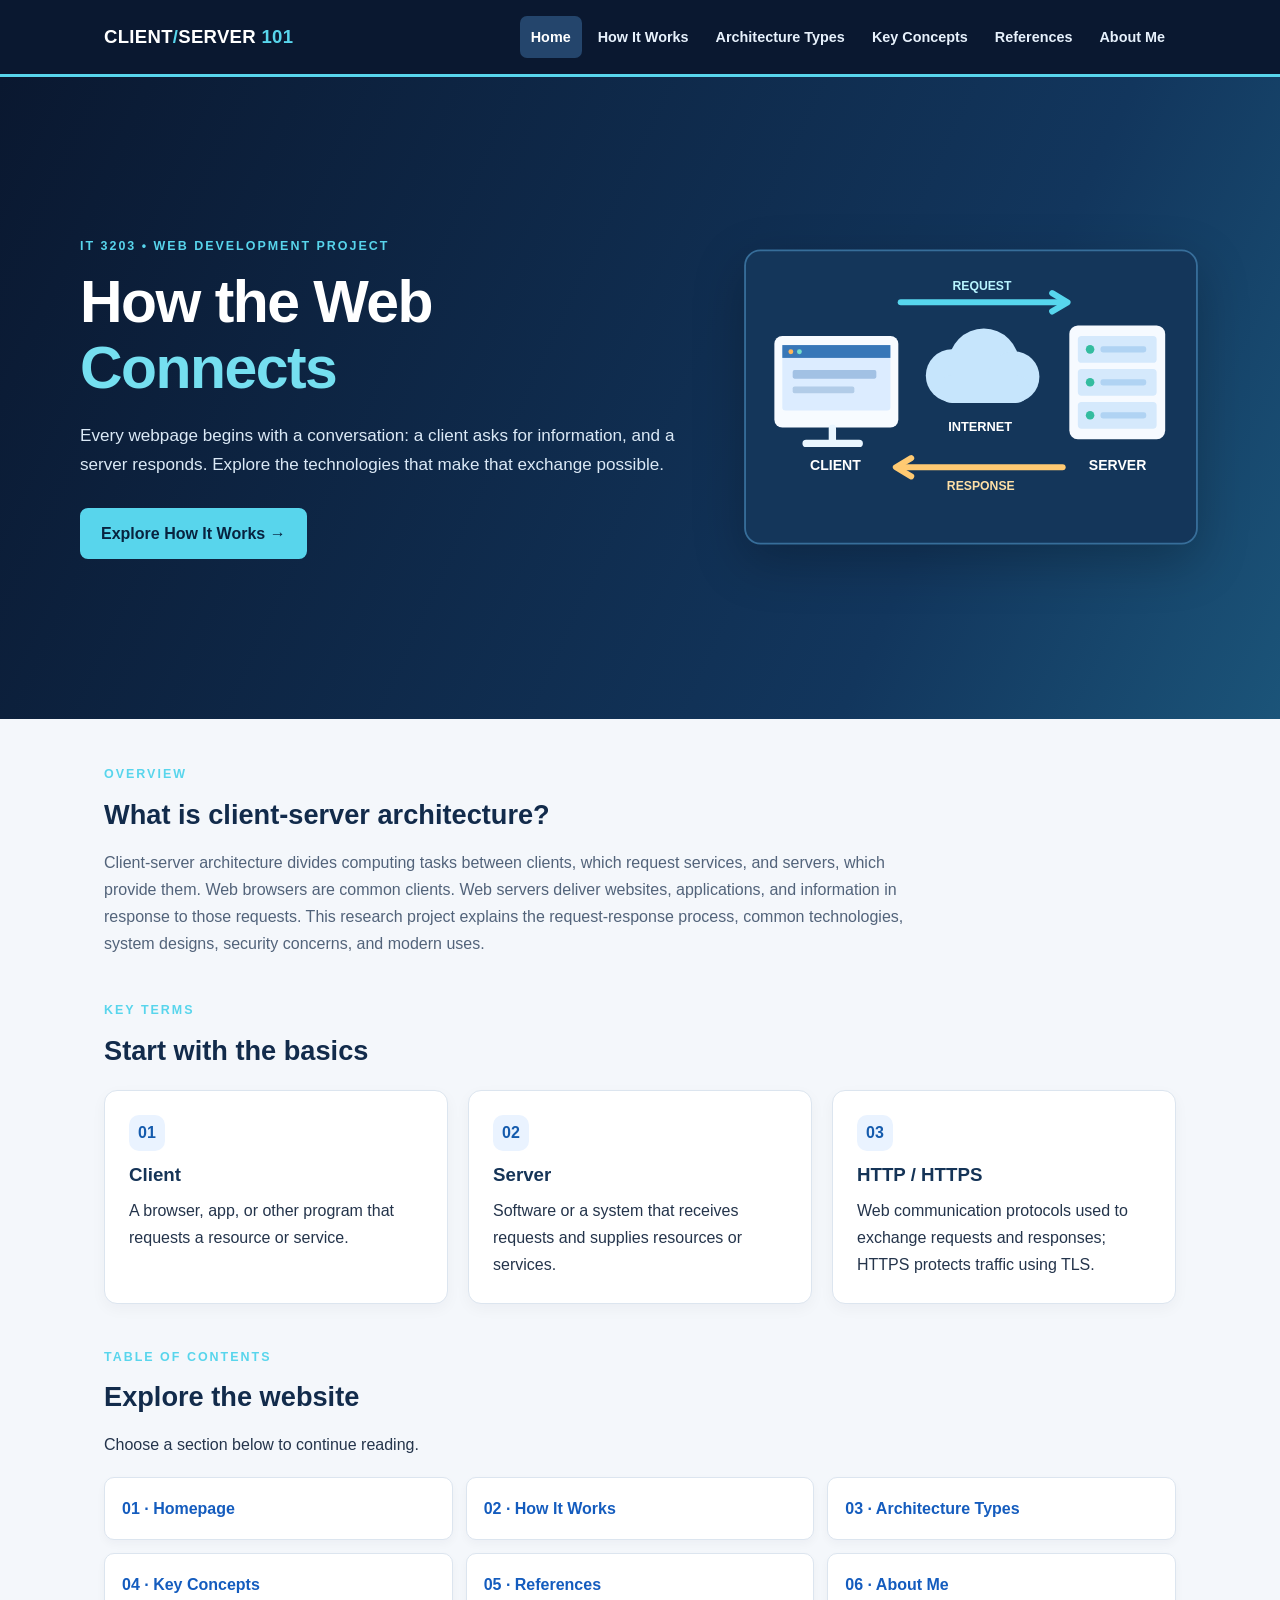
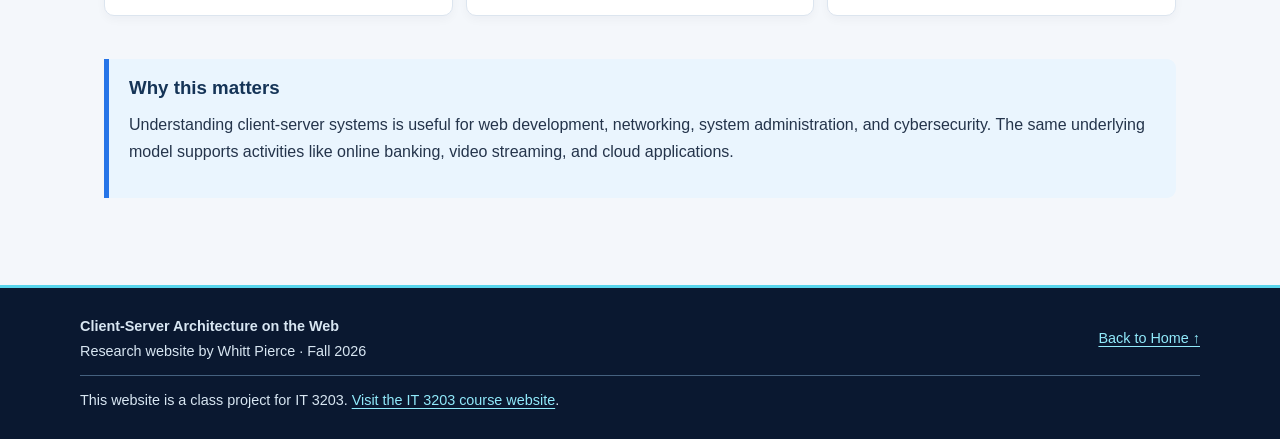
==== index.html @ b3996fd3 "Add files via upload" ====
<!DOCTYPE html>
<html lang="en">
<head>
  <meta charset="UTF-8">
  <meta name="viewport" content="width=device-width, initial-scale=1.0">
  <meta name="description" content="An introduction to client-server architecture and its role on the Web">
  <title>Home | Client-Server Architecture</title>
  <link rel="stylesheet" href="style.css">
</head>
<body>
<!-- One shared navigation menu appears on all six pages. -->
<header class="site-header"><div class="header-inner">
  <a class="brand" href="index.html">CLIENT<span>/</span>SERVER <span>101</span></a>
  <nav aria-label="Main navigation"><ul class="nav-list"><li><a href="index.html" aria-current="page">Home</a></li>
<li><a href="how-it-works.html">How It Works</a></li>
<li><a href="architecture.html">Architecture Types</a></li>
<li><a href="concepts.html">Key Concepts</a></li>
<li><a href="references.html">References</a></li>
<li><a href="about.html">About Me</a></li></ul></nav>
</div></header>
<main>
<section class="hero"><div class="hero-inner"><div><p class="eyebrow">IT 3203 • WEB DEVELOPMENT PROJECT</p><h1>How the Web <span style="color:#75dff0">Connects</span></h1><p>Every webpage begins with a conversation: a client asks for information, and a server responds. Explore the technologies that make that exchange possible.</p><a class="button-link" href="how-it-works.html">Explore How It Works →</a></div><img class="hero-graphic" src="images/client-server-diagram.svg" alt="Illustration of browser clients requesting information from a server over the Internet" width="750" height="490"></div></section>
<div class="container"><section class="section"><p class="eyebrow">Overview</p><h2>What is client-server architecture?</h2><p class="section-intro">Client-server architecture divides computing tasks between clients, which request services, and servers, which provide them. Web browsers are common clients. Web servers deliver websites, applications, and information in response to those requests. This research project explains the request-response process, common technologies, system designs, security concerns, and modern uses.</p></section>
<section class="section"><p class="eyebrow">Key Terms</p><h2>Start with the basics</h2><div class="card-grid"><article class="card"><span class="number">01</span><h3>Client</h3><p>A browser, app, or other program that requests a resource or service.</p></article><article class="card"><span class="number">02</span><h3>Server</h3><p>Software or a system that receives requests and supplies resources or services.</p></article><article class="card"><span class="number">03</span><h3>HTTP / HTTPS</h3><p>Web communication protocols used to exchange requests and responses; HTTPS protects traffic using TLS.</p></article></div></section>
<section class="section"><p class="eyebrow">Table of Contents</p><h2>Explore the website</h2><p>Choose a section below to continue reading.</p><ul class="contents"><li><a href="index.html">01 · Homepage</a></li><li><a href="how-it-works.html">02 · How It Works</a></li><li><a href="architecture.html">03 · Architecture Types</a></li><li><a href="concepts.html">04 · Key Concepts</a></li><li><a href="references.html">05 · References</a></li><li><a href="about.html">06 · About Me</a></li></ul></section>
<section class="callout"><h3>Why this matters</h3><p>Understanding client-server systems is useful for web development, networking, system administration, and cybersecurity. The same underlying model supports activities like online banking, video streaming, and cloud applications.</p></section></div></main><!-- Assignment-required class-project note and course link. -->
<footer class="site-footer"><div class="footer-inner"><p><strong>Client-Server Architecture on the Web</strong><br>Research website by Whitt Pierce · Fall 2026</p><p><a href="index.html">Back to Home ↑</a></p></div><div class="footer-inner" id="project-note"><p>This website is a class project for IT 3203. <a href="https://ksuweb.github.io/IT3203/" target="_blank" rel="noopener noreferrer">Visit the IT 3203 course website</a>.</p></div></footer>
</body></html>
---- style.css ----
/* IT 3203 Milestone #1 — one stylesheet shared by all six HTML pages. */
:root { --navy:#0a1830; --navy2:#102847; --blue:#2675e8; --cyan:#58d5ec; --ink:#24344b; --muted:#64748b; --page:#f4f7fb; --line:#dce5ef; --white:#fff; }
* { box-sizing:border-box; }
html { scroll-behavior:smooth; }
body { margin:0; color:var(--ink); background:var(--page); font-family:Arial, Helvetica, sans-serif; line-height:1.7; }
a { color:#145cbe; text-decoration-thickness:1px; text-underline-offset:3px; }
a:hover { color:#083d81; }
a:focus-visible, button:focus-visible { outline:3px solid #ffbd5b; outline-offset:3px; }
.site-header { background:var(--navy); color:var(--white); border-bottom:3px solid var(--cyan); }
.header-inner { max-width:1120px; margin:auto; padding:16px 24px; display:flex; align-items:center; justify-content:space-between; gap:18px; flex-wrap:wrap; }
.brand { color:white; text-decoration:none; font-size:1.16rem; font-weight:800; letter-spacing:.3px; }
.brand span { color:var(--cyan); }
.nav-list { display:flex; flex-wrap:wrap; gap:5px; list-style:none; margin:0; padding:0; }
.nav-list a { display:block; padding:9px 11px; border-radius:7px; text-decoration:none; color:#e7f1fc; font-size:.9rem; font-weight:600; transition:background .18s, color .18s; }
.nav-list a:hover, .nav-list a[aria-current="page"] { color:white; background:#24456c; }
.hero { background:linear-gradient(115deg,#0a1830 0%,#12365d 72%,#1b5479 100%); color:white; padding:75px 24px 77px; }
.hero-inner { max-width:1120px; margin:auto; display:grid; grid-template-columns:1.15fr .85fr; align-items:center; gap:42px; }
.eyebrow { color:var(--cyan); letter-spacing:2px; text-transform:uppercase; font-weight:800; font-size:.78rem; margin:0 0 12px; }
h1 { font-size:clamp(2.1rem, 4.6vw, 3.9rem); letter-spacing:-1.5px; line-height:1.12; margin:0 0 20px; }
h2 { color:#122b4b; font-size:1.7rem; line-height:1.25; margin:0 0 17px; }
h3 { color:#153457; line-height:1.3; margin:0 0 10px; }
p { margin:0 0 16px; }
.hero p:not(.eyebrow) { color:#dbe9f6; max-width:650px; font-size:1.07rem; }
.hero-graphic { width:100%; display:block; filter:drop-shadow(0px 17px 25px rgba(0,0,0,.23)); }
.button-link { display:inline-block; background:var(--cyan); border:2px solid var(--cyan); border-radius:8px; text-decoration:none; color:#08233f; font-weight:800; padding:10px 19px; margin-top:12px; }
.button-link:hover { color:#08233f; background:#9feaf6; }
.page-heading { background:#e6effa; border-bottom:1px solid var(--line); padding:48px 24px; }
.page-heading .wrap { max-width:1120px; margin:auto; }
.page-heading h1 { color:#102c50; font-size:clamp(2rem,3.7vw,3rem); margin-bottom:10px; }
.page-heading p { max-width:780px; color:#485e78; margin:0; }
.container { max-width:1120px; margin:auto; padding:45px 24px 65px; }
.section { margin-bottom:43px; }
.section-intro { max-width:800px; color:#52637a; }
.card-grid { display:grid; grid-template-columns:repeat(3,minmax(0,1fr)); gap:20px; margin-top:22px; }
.card-grid.two { grid-template-columns:repeat(2,minmax(0,1fr)); }
.card { background:white; border:1px solid var(--line); border-radius:13px; padding:24px; box-shadow:0 5px 15px rgba(14,36,63,.04); }
.card p:last-child { margin-bottom:0; }
.card .kicker { color:#1671b9; text-transform:uppercase; font-size:.76rem; letter-spacing:1.3px; font-weight:800; }
.number { display:inline-grid; place-items:center; background:#eaf3ff; color:#155bad; width:36px; height:36px; border-radius:10px; font-weight:800; margin-bottom:12px; }
.content-panel { background:white; border:1px solid var(--line); border-radius:13px; padding:28px; margin:24px 0; }
.content-panel img { display:block; max-width:100%; height:auto; margin:15px auto; }
.callout { background:#eaf5fe; border-left:5px solid var(--blue); padding:17px 20px; border-radius:0 9px 9px 0; margin:22px 0; }
.topic-list { padding-left:22px; }
.topic-list li { margin:8px 0; }
.table-wrap { overflow-x:auto; background:white; border:1px solid var(--line); border-radius:12px; margin:20px 0; }
table { width:100%; border-collapse:collapse; min-width:560px; }
th,td { text-align:left; padding:15px 18px; border-bottom:1px solid var(--line); vertical-align:top; }
th { background:#e9f2fe; color:#143354; }
tr:last-child td { border-bottom:0; }
.contents { display:grid; grid-template-columns:repeat(3,minmax(0,1fr)); gap:13px; list-style:none; padding:0; margin:19px 0; }
.contents a { display:block; padding:17px; background:white; border:1px solid var(--line); border-radius:10px; font-weight:700; text-decoration:none; box-shadow:0 4px 10px rgba(14,36,63,.035); }
.contents a:hover { border-color:var(--blue); background:#eef6ff; }
.reference-list { padding-left:22px; overflow-wrap:anywhere; }
.reference-list li { margin:0 0 19px; padding-left:5px; }
.reference-list a { display:inline-block; }
.concept-grid { display:grid; grid-template-columns:repeat(2,minmax(0,1fr)); gap:18px; margin:24px 0; }
.site-footer { background:var(--navy); color:#d8e6f2; padding:26px 24px; border-top:3px solid var(--cyan); }
.footer-inner { max-width:1120px; margin:auto; display:flex; justify-content:space-between; align-items:center; gap:15px; flex-wrap:wrap; }
.site-footer p { margin:0; font-size:.9rem; }
.site-footer a { color:#91eafb; }
#project-note { border-top:1px solid #45617f; margin-top:12px; padding-top:12px; }
small, .small { color:var(--muted); font-size:.89rem; }
@media (max-width:850px) { .hero-inner { grid-template-columns:1fr; } .hero-graphic { max-width:450px; margin:auto; } .card-grid, .contents { grid-template-columns:repeat(2,minmax(0,1fr)); } }
@media (max-width:570px) { .header-inner { padding:14px 16px; } .nav-list a { padding:8px; font-size:.82rem; } .hero { padding:48px 18px; } .container { padding:32px 16px 48px; } .page-heading { padding:35px 16px; } .card-grid, .card-grid.two, .contents, .concept-grid { grid-template-columns:1fr; } .card,.content-panel { padding:19px; } }
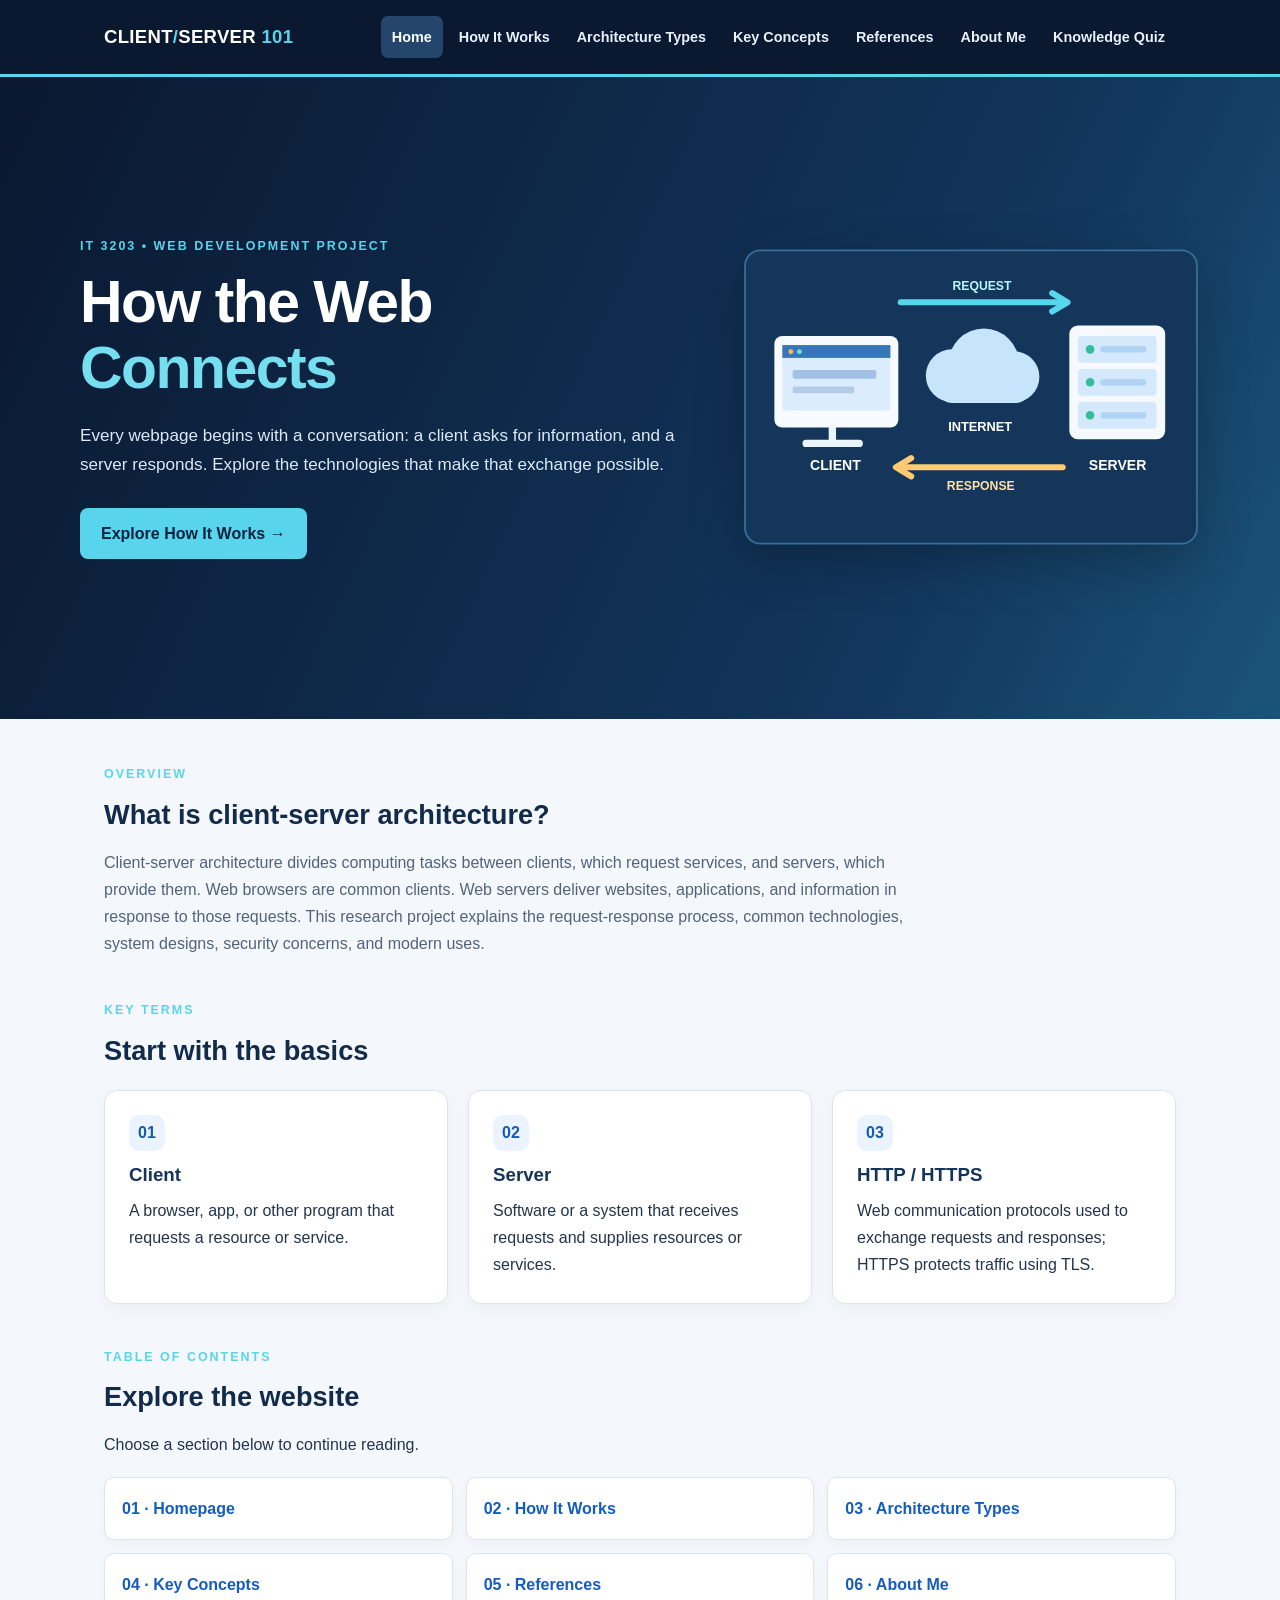
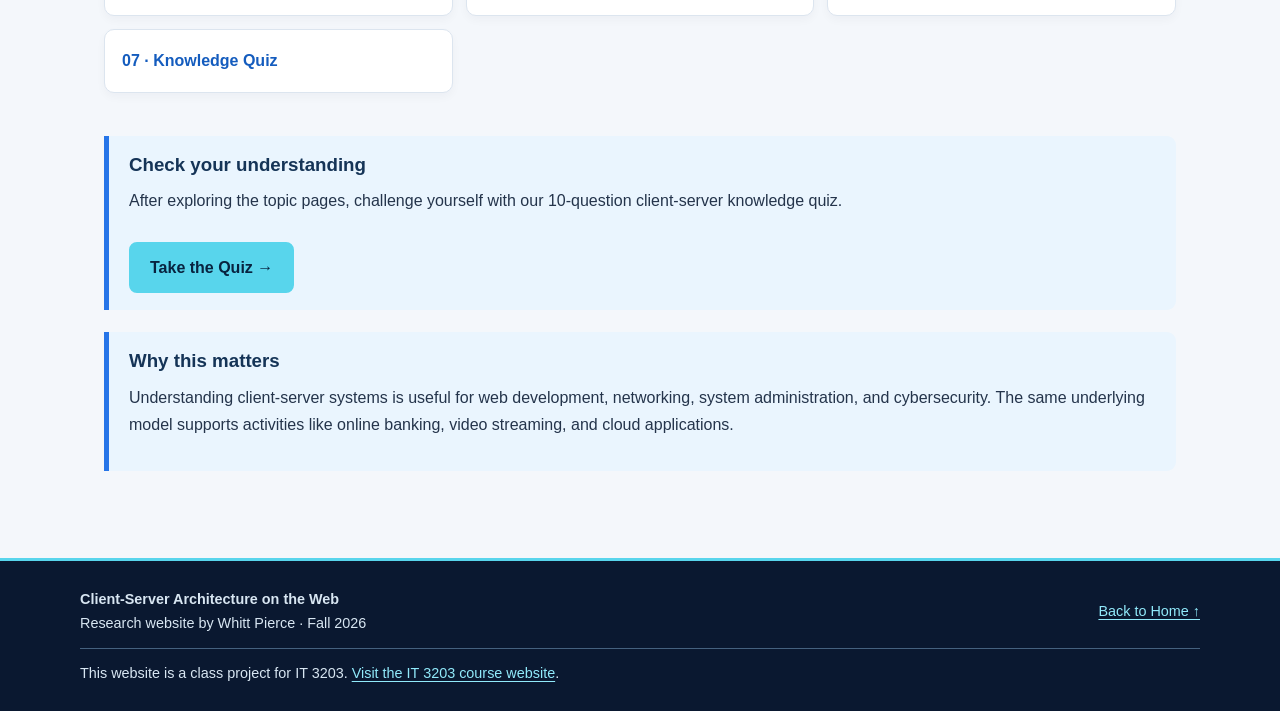
==== commit 48ea07f1: "Completed Milestone 2 Dynamic Frontend" ====
--- a/index.html
+++ b/index.html
@@ -16,13 +16,15 @@
 <li><a href="architecture.html">Architecture Types</a></li>
 <li><a href="concepts.html">Key Concepts</a></li>
 <li><a href="references.html">References</a></li>
-<li><a href="about.html">About Me</a></li></ul></nav>
+<li><a href="about.html">About Me</a></li>
+<li><a href="quiz.html">Knowledge Quiz</a></li></ul></nav>
 </div></header>
 <main>
 <section class="hero"><div class="hero-inner"><div><p class="eyebrow">IT 3203 • WEB DEVELOPMENT PROJECT</p><h1>How the Web <span style="color:#75dff0">Connects</span></h1><p>Every webpage begins with a conversation: a client asks for information, and a server responds. Explore the technologies that make that exchange possible.</p><a class="button-link" href="how-it-works.html">Explore How It Works →</a></div><img class="hero-graphic" src="images/client-server-diagram.svg" alt="Illustration of browser clients requesting information from a server over the Internet" width="750" height="490"></div></section>
 <div class="container"><section class="section"><p class="eyebrow">Overview</p><h2>What is client-server architecture?</h2><p class="section-intro">Client-server architecture divides computing tasks between clients, which request services, and servers, which provide them. Web browsers are common clients. Web servers deliver websites, applications, and information in response to those requests. This research project explains the request-response process, common technologies, system designs, security concerns, and modern uses.</p></section>
 <section class="section"><p class="eyebrow">Key Terms</p><h2>Start with the basics</h2><div class="card-grid"><article class="card"><span class="number">01</span><h3>Client</h3><p>A browser, app, or other program that requests a resource or service.</p></article><article class="card"><span class="number">02</span><h3>Server</h3><p>Software or a system that receives requests and supplies resources or services.</p></article><article class="card"><span class="number">03</span><h3>HTTP / HTTPS</h3><p>Web communication protocols used to exchange requests and responses; HTTPS protects traffic using TLS.</p></article></div></section>
-<section class="section"><p class="eyebrow">Table of Contents</p><h2>Explore the website</h2><p>Choose a section below to continue reading.</p><ul class="contents"><li><a href="index.html">01 · Homepage</a></li><li><a href="how-it-works.html">02 · How It Works</a></li><li><a href="architecture.html">03 · Architecture Types</a></li><li><a href="concepts.html">04 · Key Concepts</a></li><li><a href="references.html">05 · References</a></li><li><a href="about.html">06 · About Me</a></li></ul></section>
+<section class="section"><p class="eyebrow">Table of Contents</p><h2>Explore the website</h2><p>Choose a section below to continue reading.</p><ul class="contents"><li><a href="index.html">01 · Homepage</a></li><li><a href="how-it-works.html">02 · How It Works</a></li><li><a href="architecture.html">03 · Architecture Types</a></li><li><a href="concepts.html">04 · Key Concepts</a></li><li><a href="references.html">05 · References</a></li><li><a href="about.html">06 · About Me</a></li><li><a href="quiz.html">07 · Knowledge Quiz</a></li></ul></section>
+<section class="callout"><h3>Check your understanding</h3><p>After exploring the topic pages, challenge yourself with our 10-question client-server knowledge quiz.</p><a class="button-link" href="quiz.html">Take the Quiz →</a></section>
 <section class="callout"><h3>Why this matters</h3><p>Understanding client-server systems is useful for web development, networking, system administration, and cybersecurity. The same underlying model supports activities like online banking, video streaming, and cloud applications.</p></section></div></main><!-- Assignment-required class-project note and course link. -->
 <footer class="site-footer"><div class="footer-inner"><p><strong>Client-Server Architecture on the Web</strong><br>Research website by Whitt Pierce · Fall 2026</p><p><a href="index.html">Back to Home ↑</a></p></div><div class="footer-inner" id="project-note"><p>This website is a class project for IT 3203. <a href="https://ksuweb.github.io/IT3203/" target="_blank" rel="noopener noreferrer">Visit the IT 3203 course website</a>.</p></div></footer>
 </body></html>
--- a/style.css
+++ b/style.css
@@ -62,3 +62,40 @@
 small, .small { color:var(--muted); font-size:.89rem; }
 @media (max-width:850px) { .hero-inner { grid-template-columns:1fr; } .hero-graphic { max-width:450px; margin:auto; } .card-grid, .contents { grid-template-columns:repeat(2,minmax(0,1fr)); } }
 @media (max-width:570px) { .header-inner { padding:14px 16px; } .nav-list a { padding:8px; font-size:.82rem; } .hero { padding:48px 18px; } .container { padding:32px 16px 48px; } .page-heading { padding:35px 16px; } .card-grid, .card-grid.two, .contents, .concept-grid { grid-template-columns:1fr; } .card,.content-panel { padding:19px; } }
+
+/* Milestone 2: quiz controls and clear score feedback. */
+.quiz-container { max-width:940px; }
+.quiz-toolbar { display:flex; justify-content:space-between; align-items:center; gap:20px; background:#fff; border:1px solid var(--line); border-radius:13px; padding:20px 24px; margin-bottom:22px; }
+.quiz-toolbar p { color:var(--muted); margin:3px 0 0; }
+.quiz-timer { text-align:right; min-width:135px; }
+.quiz-timer span { display:block; color:var(--muted); font-size:.88rem; }
+.quiz-timer strong { display:block; font-size:1.7rem; color:#13558f; font-variant-numeric:tabular-nums; }
+.quiz-timer .timer-warning { color:#b42318; }
+.quiz-question { border:1px solid var(--line); background:white; border-radius:13px; padding:23px; margin:0 0 17px; min-width:0; }
+.quiz-question legend { float:left; width:100%; margin-bottom:15px; color:#143354; font-weight:700; font-size:1.12rem; line-height:1.5; }
+.quiz-question legend + * { clear:both; }
+.question-number { display:inline-block; color:#1668ae; background:#eaf3ff; border-radius:7px; padding:3px 9px; margin-right:7px; }
+.answer-options { display:grid; gap:9px; }
+.answer-options > label:not(.answer-choice) { font-weight:bold; }
+.answer-choice { display:flex; align-items:flex-start; gap:12px; padding:11px 13px; border:1px solid var(--line); border-radius:8px; cursor:pointer; }
+.answer-choice:hover { background:#f2f8ff; }
+.answer-choice input { width:18px; height:18px; flex:none; margin:4px 0 0; accent-color:#1565bb; }
+.quiz-question input[type=text] { padding:13px; border:1px solid #9bb0c5; border-radius:8px; max-width:440px; width:100%; font:inherit; }
+.quiz-question input:focus-visible { outline:3px solid #ffbd5b; outline-offset:2px; }
+.quiz-actions { display:flex; gap:12px; flex-wrap:wrap; margin:25px 0 22px; }
+.quiz-button { cursor:pointer; border:2px solid #135cad; background:#135cad; color:white; border-radius:8px; font:inherit; font-weight:bold; padding:12px 22px; }
+.quiz-button:hover { background:#0b427f; }
+.quiz-button:disabled { opacity:.5; cursor:not-allowed; }
+.quiz-button.secondary { background:white; color:#135cad; }
+.quiz-button.secondary:hover { background:#edf6ff; }
+.quiz-results { border:2px solid #2863a8; border-radius:13px; background:#e9f3ff; padding:25px; margin-bottom:23px; }
+.quiz-results h2 { margin-bottom:8px; }
+.quiz-results p { margin-bottom:7px; }
+.quiz-results.result-pass { border-color:#18864d; background:#e6f8ed; }
+.quiz-results.result-fail { border-color:#bd4040; background:#fff0f0; }
+.quiz-question.answer-correct { border-left:6px solid #18864d; }
+.quiz-question.answer-incorrect { border-left:6px solid #bd4040; }
+.question-feedback { margin:13px 0 0; font-weight:700; }
+.answer-correct .question-feedback { color:#126438; }
+.answer-incorrect .question-feedback { color:#a12a2a; }
+@media (max-width:570px) { .quiz-toolbar { align-items:flex-start; padding:16px; } .quiz-question { padding:15px; } .quiz-question legend { font-size:1rem; } }
